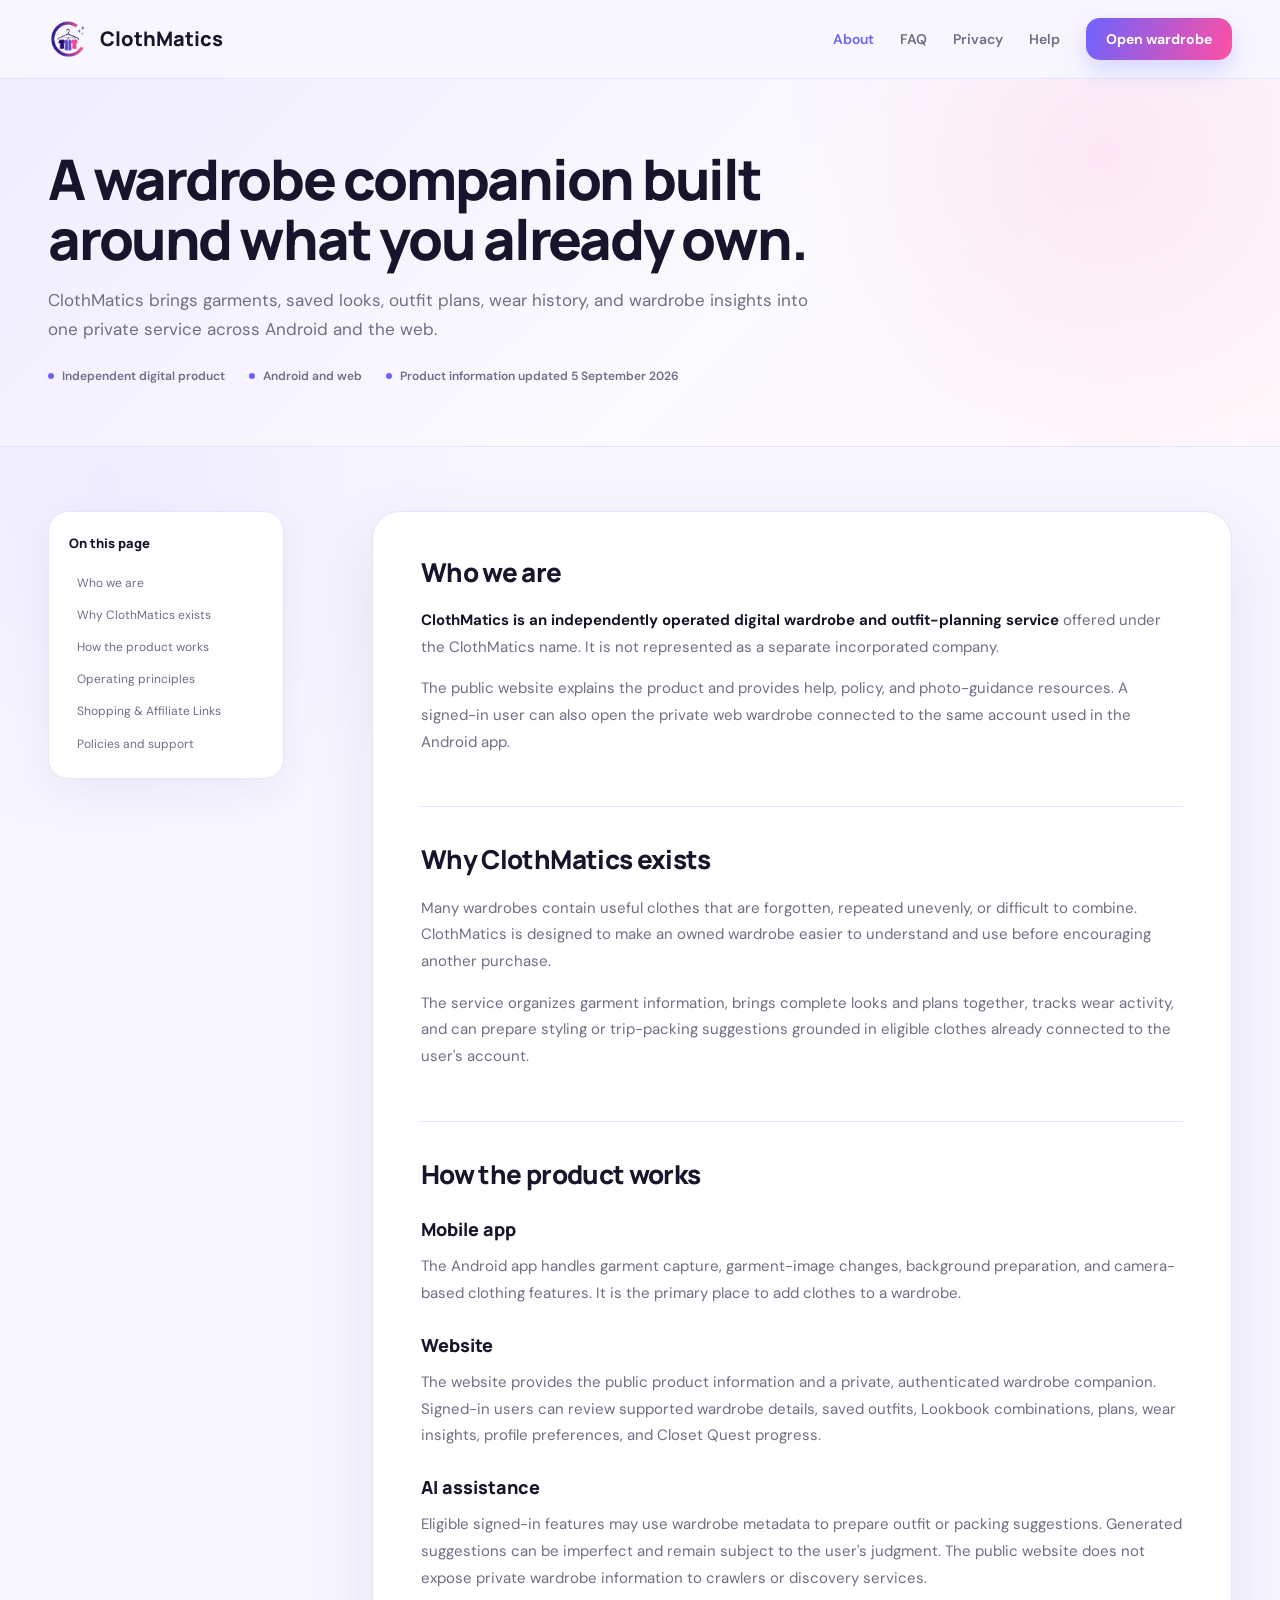
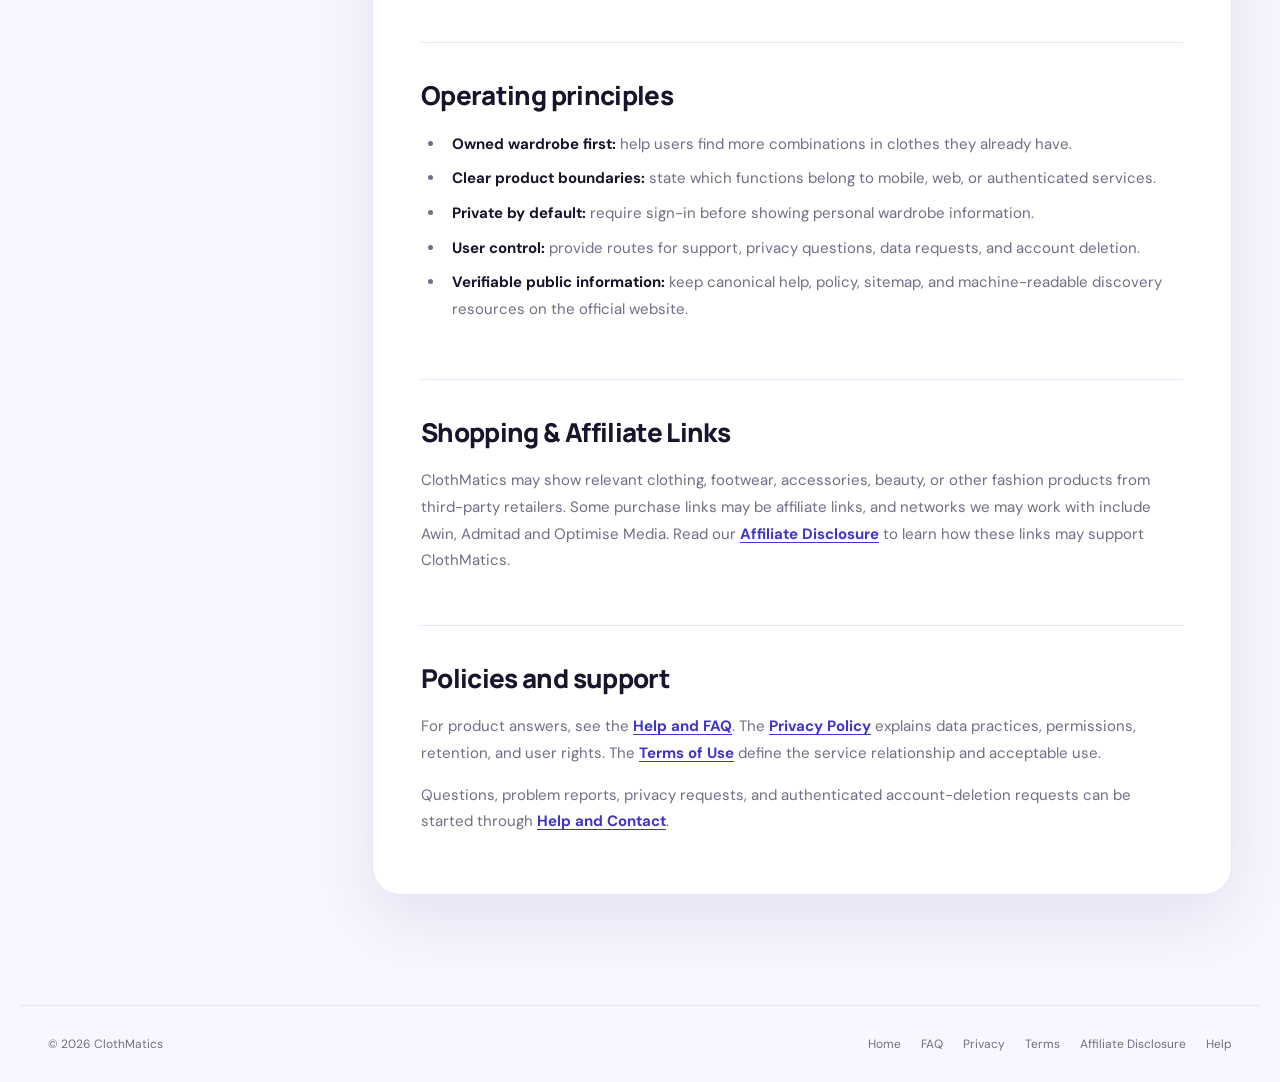
==== about.html @ 51e20b05 "Deploy complete web application updates and Shop to Complete the Look feature" ====
<!doctype html>
<html lang="en">
  <head>
    <meta charset="UTF-8" />
    <meta name="viewport" content="width=device-width, initial-scale=1" />
    <meta name="description" content="Learn what ClothMatics is, why the digital wardrobe service exists, how its mobile app and website work together, and where to find its policies and support." />
    <meta name="robots" content="index,follow,max-image-preview:large" />
    <meta name="author" content="ClothMatics" />
    <link rel="canonical" href="https://clothmatics.pages.dev/about" />
    <link rel="describedby" href="https://clothmatics.pages.dev/llms.txt" type="text/plain" />
    <link rel="alternate" href="https://clothmatics.pages.dev/about" type="text/markdown" />
    <meta property="og:type" content="website" />
    <meta property="og:site_name" content="ClothMatics" />
    <meta property="og:title" content="About ClothMatics" />
    <meta property="og:description" content="The purpose, product boundaries, and operating principles behind the ClothMatics digital wardrobe service." />
    <meta property="og:url" content="https://clothmatics.pages.dev/about" />
    <meta property="og:image" content="https://clothmatics.pages.dev/assets/clothmatics-social.png" />
    <meta property="og:image:width" content="1200" />
    <meta property="og:image:height" content="630" />
    <meta property="og:image:alt" content="ClothMatics — your wardrobe, intelligently styled" />
    <meta name="twitter:card" content="summary_large_image" />
    <meta name="twitter:title" content="About ClothMatics" />
    <meta name="twitter:description" content="Learn why ClothMatics exists and how the mobile app and web wardrobe work together." />
    <meta name="twitter:image" content="https://clothmatics.pages.dev/assets/clothmatics-social.png" />
    <title>About ClothMatics | Digital Wardrobe and Outfit Planner</title>
    <link rel="icon" type="image/png" href="./assets/clothmatics-logo.png" />
    <link rel="preconnect" href="https://fonts.googleapis.com" />
    <link rel="preconnect" href="https://fonts.gstatic.com" crossorigin />
    <link href="https://fonts.googleapis.com/css2?family=DM+Sans:wght@400;500;600;700&amp;family=Manrope:wght@600;700;800&amp;display=swap" rel="stylesheet" />
    <link rel="stylesheet" href="./legal.css" />
    <script type="application/ld+json">
      {"@context":"https://schema.org","@graph":[{"@type":"AboutPage","@id":"https://clothmatics.pages.dev/about#page","url":"https://clothmatics.pages.dev/about","name":"About ClothMatics","description":"The purpose, product boundaries, and operating principles behind the ClothMatics digital wardrobe service.","isPartOf":{"@id":"https://clothmatics.pages.dev/#website"},"about":{"@id":"https://clothmatics.pages.dev/#organization"},"dateModified":"2026-09-05"},{"@type":"Organization","@id":"https://clothmatics.pages.dev/#organization","name":"ClothMatics","url":"https://clothmatics.pages.dev/","logo":{"@type":"ImageObject","url":"https://clothmatics.pages.dev/assets/clothmatics-logo.png"},"description":"ClothMatics is an independently operated digital wardrobe and outfit-planning service for Android and the web.","sameAs":["https://play.google.com/store/apps/details?id=com.clothmatics.app"]},{"@type":"BreadcrumbList","itemListElement":[{"@type":"ListItem","position":1,"name":"Home","item":"https://clothmatics.pages.dev/"},{"@type":"ListItem","position":2,"name":"About ClothMatics","item":"https://clothmatics.pages.dev/about"}]}]}
    </script>
  </head>
  <body>
    <header class="legal-header">
      <a class="legal-brand" href="./"><img src="./assets/clothmatics-logo.png" alt="" /><span>ClothMatics</span></a>
      <nav aria-label="Primary navigation"><a href="./about" aria-current="page">About</a><a href="./faq">FAQ</a><a href="./privacy">Privacy</a><a href="./contact">Help</a><a class="button" href="./">Open wardrobe</a></nav>
    </header>
    <main>
      <section class="legal-hero"><h1>A wardrobe companion built around what you already own.</h1><p>ClothMatics brings garments, saved looks, outfit plans, wear history, and wardrobe insights into one private service across Android and the web.</p><div class="legal-meta"><span>Independent digital product</span><span>Android and web</span><span>Product information updated 5 September 2026</span></div></section>
      <div class="legal-layout">
        <aside class="legal-toc"><b>On this page</b><nav aria-label="About page sections"><a href="#who">Who we are</a><a href="#purpose">Why ClothMatics exists</a><a href="#product">How the product works</a><a href="#principles">Operating principles</a><a href="#shopping">Shopping &amp; Affiliate Links</a><a href="#accountability">Policies and support</a></nav></aside>
        <article class="legal-content">
          <section id="who"><h2>Who we are</h2><p><strong>ClothMatics is an independently operated digital wardrobe and outfit-planning service</strong> offered under the ClothMatics name. It is not represented as a separate incorporated company.</p><p>The public website explains the product and provides help, policy, and photo-guidance resources. A signed-in user can also open the private web wardrobe connected to the same account used in the Android app.</p></section>
          <section id="purpose"><h2>Why ClothMatics exists</h2><p>Many wardrobes contain useful clothes that are forgotten, repeated unevenly, or difficult to combine. ClothMatics is designed to make an owned wardrobe easier to understand and use before encouraging another purchase.</p><p>The service organizes garment information, brings complete looks and plans together, tracks wear activity, and can prepare styling or trip-packing suggestions grounded in eligible clothes already connected to the user's account.</p></section>
          <section id="product"><h2>How the product works</h2><h3>Mobile app</h3><p>The Android app handles garment capture, garment-image changes, background preparation, and camera-based clothing features. It is the primary place to add clothes to a wardrobe.</p><h3>Website</h3><p>The website provides the public product information and a private, authenticated wardrobe companion. Signed-in users can review supported wardrobe details, saved outfits, Lookbook combinations, plans, wear insights, profile preferences, and Closet Quest progress.</p><h3>AI assistance</h3><p>Eligible signed-in features may use wardrobe metadata to prepare outfit or packing suggestions. Generated suggestions can be imperfect and remain subject to the user's judgment. The public website does not expose private wardrobe information to crawlers or discovery services.</p></section>
          <section id="principles"><h2>Operating principles</h2><ul class="legal-list"><li><strong>Owned wardrobe first:</strong> help users find more combinations in clothes they already have.</li><li><strong>Clear product boundaries:</strong> state which functions belong to mobile, web, or authenticated services.</li><li><strong>Private by default:</strong> require sign-in before showing personal wardrobe information.</li><li><strong>User control:</strong> provide routes for support, privacy questions, data requests, and account deletion.</li><li><strong>Verifiable public information:</strong> keep canonical help, policy, sitemap, and machine-readable discovery resources on the official website.</li></ul></section>
          <section id="shopping"><h2>Shopping &amp; Affiliate Links</h2><p>ClothMatics may show relevant clothing, footwear, accessories, beauty, or other fashion products from third-party retailers. Some purchase links may be affiliate links, and networks we may work with include Awin, Admitad and Optimise Media. Read our <a href="./affiliate-disclosure">Affiliate Disclosure</a> to learn how these links may support ClothMatics.</p></section>
          <section id="accountability"><h2>Policies and support</h2><p>For product answers, see the <a href="./faq">Help and FAQ</a>. The <a href="./privacy">Privacy Policy</a> explains data practices, permissions, retention, and user rights. The <a href="./terms">Terms of Use</a> define the service relationship and acceptable use.</p><p>Questions, problem reports, privacy requests, and authenticated account-deletion requests can be started through <a href="./contact">Help and Contact</a>.</p></section>
        </article>
      </div>
    </main>
    <footer class="legal-footer"><span>© 2026 ClothMatics</span><div><a href="./">Home</a><a href="./faq">FAQ</a><a href="./privacy">Privacy</a><a href="./terms">Terms</a><a href="./affiliate-disclosure">Affiliate Disclosure</a><a href="./contact">Help</a></div></footer>
  </body>
</html>
---- legal.css ----
:root {
  --ink: #17152b;
  --muted: #706d86;
  --purple: #6c63ff;
  --pink: #ff4fa3;
  --indigo: #2d1b69;
  --paper: #f8f7ff;
  --line: #e6e2ff;
  --white: #fff;
  --focus: #3f35c8;
  --shadow: 0 24px 70px rgba(45, 27, 105, 0.1);
}

* { box-sizing: border-box; }
html { scroll-behavior: smooth; scroll-padding-top: 24px; }
body {
  margin: 0;
  color: var(--ink);
  background: radial-gradient(circle at 8% 18%, rgba(108, 99, 255, 0.07), transparent 24rem), var(--paper);
  font-family: "DM Sans", sans-serif;
  -webkit-font-smoothing: antialiased;
}

.legal-header {
  position: relative;
  z-index: 10;
  width: 100%;
  max-width: 1240px;
  min-height: 78px;
  margin: 0 auto;
  padding: 0 28px;
  display: flex;
  align-items: center;
  justify-content: space-between;
}
.legal-brand {
  display: inline-flex;
  align-items: center;
  gap: 10px;
  color: var(--ink);
  font: 800 20px/1 Manrope, sans-serif;
  text-decoration: none;
}
.legal-brand img { width: 42px; height: 42px; object-fit: contain; }
.legal-header nav { display: flex; align-items: center; gap: 26px; }
.legal-header nav a {
  color: var(--muted);
  font-size: 14px;
  font-weight: 600;
  text-decoration: none;
  transition: color 160ms ease;
}
.legal-header nav a[aria-current="page"],
.legal-header nav a:hover,
.legal-footer a:hover { color: var(--purple); }
.legal-header nav a.button {
  padding: 12px 20px;
  border-radius: 14px;
  color: var(--white);
  font-weight: 700;
  background: linear-gradient(110deg, var(--purple), var(--pink));
  box-shadow: 0 10px 25px rgba(108, 99, 255, 0.24);
}
a:focus-visible, summary:focus-visible, input:focus-visible {
  outline: 3px solid rgba(108, 99, 255, 0.32);
  outline-offset: 3px;
}

.legal-hero {
  padding: 70px max(28px, calc((100vw - 1184px) / 2)) 62px;
  text-align: left;
  border-block: 1px solid var(--line);
  background: radial-gradient(circle at 86% 20%, rgba(255, 79, 163, 0.1), transparent 20rem), linear-gradient(135deg, #f0edff 0%, #fbfaff 58%, #fff7fb 100%);
}
.legal-hero h1 {
  max-width: 780px;
  margin: 0 0 16px;
  font: 800 clamp(38px, 4.5vw, 56px)/1.08 Manrope, sans-serif;
  letter-spacing: -0.04em;
}
.legal-hero p { max-width: 760px; margin: 0; color: var(--muted); font-size: 17px; line-height: 1.7; }
.legal-meta {
  display: flex;
  justify-content: flex-start;
  flex-wrap: wrap;
  gap: 10px 24px;
  margin-top: 24px;
  color: var(--muted);
  font-size: 12px;
  font-weight: 600;
}
.legal-meta span { display: inline-flex; align-items: center; gap: 8px; }
.legal-meta span::before { width: 6px; height: 6px; border-radius: 50%; background: var(--purple); content: ""; }

.legal-layout {
  width: 100%;
  max-width: 1240px;
  margin: 0 auto;
  padding: 64px 28px 110px;
  display: grid;
  grid-template-columns: 236px minmax(0, 860px);
  justify-content: space-between;
  align-items: start;
  gap: 54px;
}
.legal-toc {
  position: sticky;
  top: 24px;
  max-height: calc(100vh - 48px);
  padding: 20px;
  overflow: hidden;
  border: 1px solid var(--line);
  border-radius: 20px;
  background: rgba(255, 255, 255, 0.88);
  box-shadow: 0 14px 42px rgba(45, 27, 105, 0.06);
  backdrop-filter: blur(12px);
}
.legal-toc b { font: 800 13px/1.2 Manrope, sans-serif; }
.legal-toc nav {
  max-height: calc(100vh - 112px);
  margin-top: 16px;
  padding-right: 6px;
  display: flex;
  flex-direction: column;
  gap: 4px;
  overflow: auto;
  scrollbar-width: thin;
  scrollbar-color: #c9c4ef transparent;
}
.legal-toc a {
  padding: 6px 8px;
  border-radius: 9px;
  color: var(--muted);
  font-size: 12px;
  line-height: 1.35;
  text-decoration: none;
  transition: color 160ms ease, background 160ms ease;
}
.legal-toc a:hover { color: var(--purple); background: #f1eeff; }

.legal-content {
  min-width: 0;
  padding: 44px 48px;
  border: 1px solid var(--line);
  border-radius: 28px;
  background: var(--white);
  box-shadow: var(--shadow);
}
.legal-content section {
  margin: 0 0 36px;
  padding: 0 0 36px;
  scroll-margin-top: 24px;
  border-bottom: 1px solid var(--line);
}
.legal-content section:last-child { margin-bottom: 0; padding-bottom: 0; border-bottom: 0; }
.legal-content h2 {
  margin: 0 0 18px;
  color: var(--ink);
  font: 800 26px/1.28 Manrope, sans-serif;
  letter-spacing: -0.025em;
}
.legal-content h3 { margin: 26px 0 12px; color: var(--ink); font: 800 18px/1.35 Manrope, sans-serif; }
.legal-content p, .legal-content li { color: var(--muted); font-size: 15px; line-height: 1.78; }
.legal-content p { margin: 0 0 15px; }
.legal-content strong { color: var(--ink); font-weight: 700; }
.legal-content a { color: var(--focus); font-weight: 700; text-underline-offset: 3px; }
.legal-list { margin: 6px 0 20px; padding-left: 24px; }
.legal-list li { margin-bottom: 8px; padding-left: 7px; }

.legal-footer {
  width: 100%;
  max-width: 1240px;
  margin: 0 auto;
  padding: 30px 28px;
  display: flex;
  align-items: center;
  justify-content: space-between;
  border-top: 1px solid var(--line);
  color: var(--muted);
  font-size: 12px;
}
.legal-footer div { display: flex; flex-wrap: wrap; gap: 20px; }
.legal-footer a { color: var(--muted); text-decoration: none; }

.faq-layout { width: 100%; max-width: 960px; margin: 0 auto; padding: 64px 28px 100px; }
.faq-tools { position: relative; margin-bottom: 26px; }
.faq-tools input {
  width: 100%;
  padding: 17px 20px;
  border: 1px solid var(--line);
  border-radius: 16px;
  outline: 0;
  background: var(--white);
  box-shadow: 0 12px 35px rgba(45, 27, 105, 0.04);
  font: 500 14px "DM Sans", sans-serif;
}
.faq-group { margin-top: 45px; }
.faq-group > span { color: var(--purple); font-size: 10px; font-weight: 800; letter-spacing: 1.5px; }
.faq-group h2 { font: 800 27px Manrope, sans-serif; }
.faq-item { margin-bottom: 10px; overflow: hidden; border: 1px solid var(--line); border-radius: 16px; background: var(--white); }
.faq-item summary { padding: 18px 20px; cursor: pointer; font-weight: 800; list-style: none; }
.faq-item summary::-webkit-details-marker { display: none; }
.faq-item summary::after { float: right; color: var(--purple); font-size: 20px; content: "+"; }
.faq-item[open] summary::after { content: "−"; }
.faq-answer { padding: 0 20px 20px; color: var(--muted); line-height: 1.7; }
.faq-answer p { margin: 0; }
.faq-empty { padding: 35px; color: var(--muted); text-align: center; }

@media (max-width: 900px) {
  .legal-layout { grid-template-columns: 210px minmax(0, 1fr); gap: 28px; }
  .legal-content { padding: 36px 34px; }
}

@media (max-width: 760px) {
  .legal-header { min-height: 66px; padding-inline: 16px; }
  .legal-brand { font-size: 18px; }
  .legal-brand img { width: 38px; height: 38px; }
  .legal-header nav { gap: 10px; }
  .legal-header nav a:not(.button) { display: none; }
  .legal-header nav a.button { padding: 10px 14px; font-size: 12px; }
  .legal-hero { padding: 48px 18px 44px; }
  .legal-hero h1 { font-size: clamp(36px, 11vw, 46px); }
  .legal-hero p { font-size: 15px; line-height: 1.65; }
  .legal-meta { gap: 8px 16px; margin-top: 20px; }
  .legal-layout { grid-template-columns: minmax(0, 1fr); gap: 22px; padding: 28px 18px 76px; }
  .legal-toc { position: static; max-height: none; padding: 16px; border-radius: 18px; }
  .legal-toc nav {
    max-height: none;
    margin: 12px -4px -4px;
    padding: 0 4px 4px;
    flex-direction: row;
    gap: 8px;
    overflow-x: auto;
    scroll-snap-type: x proximity;
  }
  .legal-toc a {
    flex: 0 0 auto;
    max-width: 190px;
    padding: 9px 11px;
    border: 1px solid var(--line);
    border-radius: 11px;
    background: #fbfaff;
    scroll-snap-align: start;
  }
  .legal-content { padding: 28px 22px; border-radius: 22px; }
  .legal-content section { margin-bottom: 29px; padding-bottom: 29px; }
  .legal-content h2 { font-size: 22px; }
  .legal-content h3 { font-size: 17px; }
  .legal-content p, .legal-content li { font-size: 14px; line-height: 1.72; }
  .legal-footer { padding: 26px 18px; align-items: flex-start; flex-direction: column; gap: 12px; }
  .faq-layout { padding: 42px 18px 76px; }
}

@media (max-width: 430px) {
  .legal-brand span { display: none; }
  .legal-meta { align-items: flex-start; flex-direction: column; }
  .legal-footer div { flex-wrap: wrap; }
}
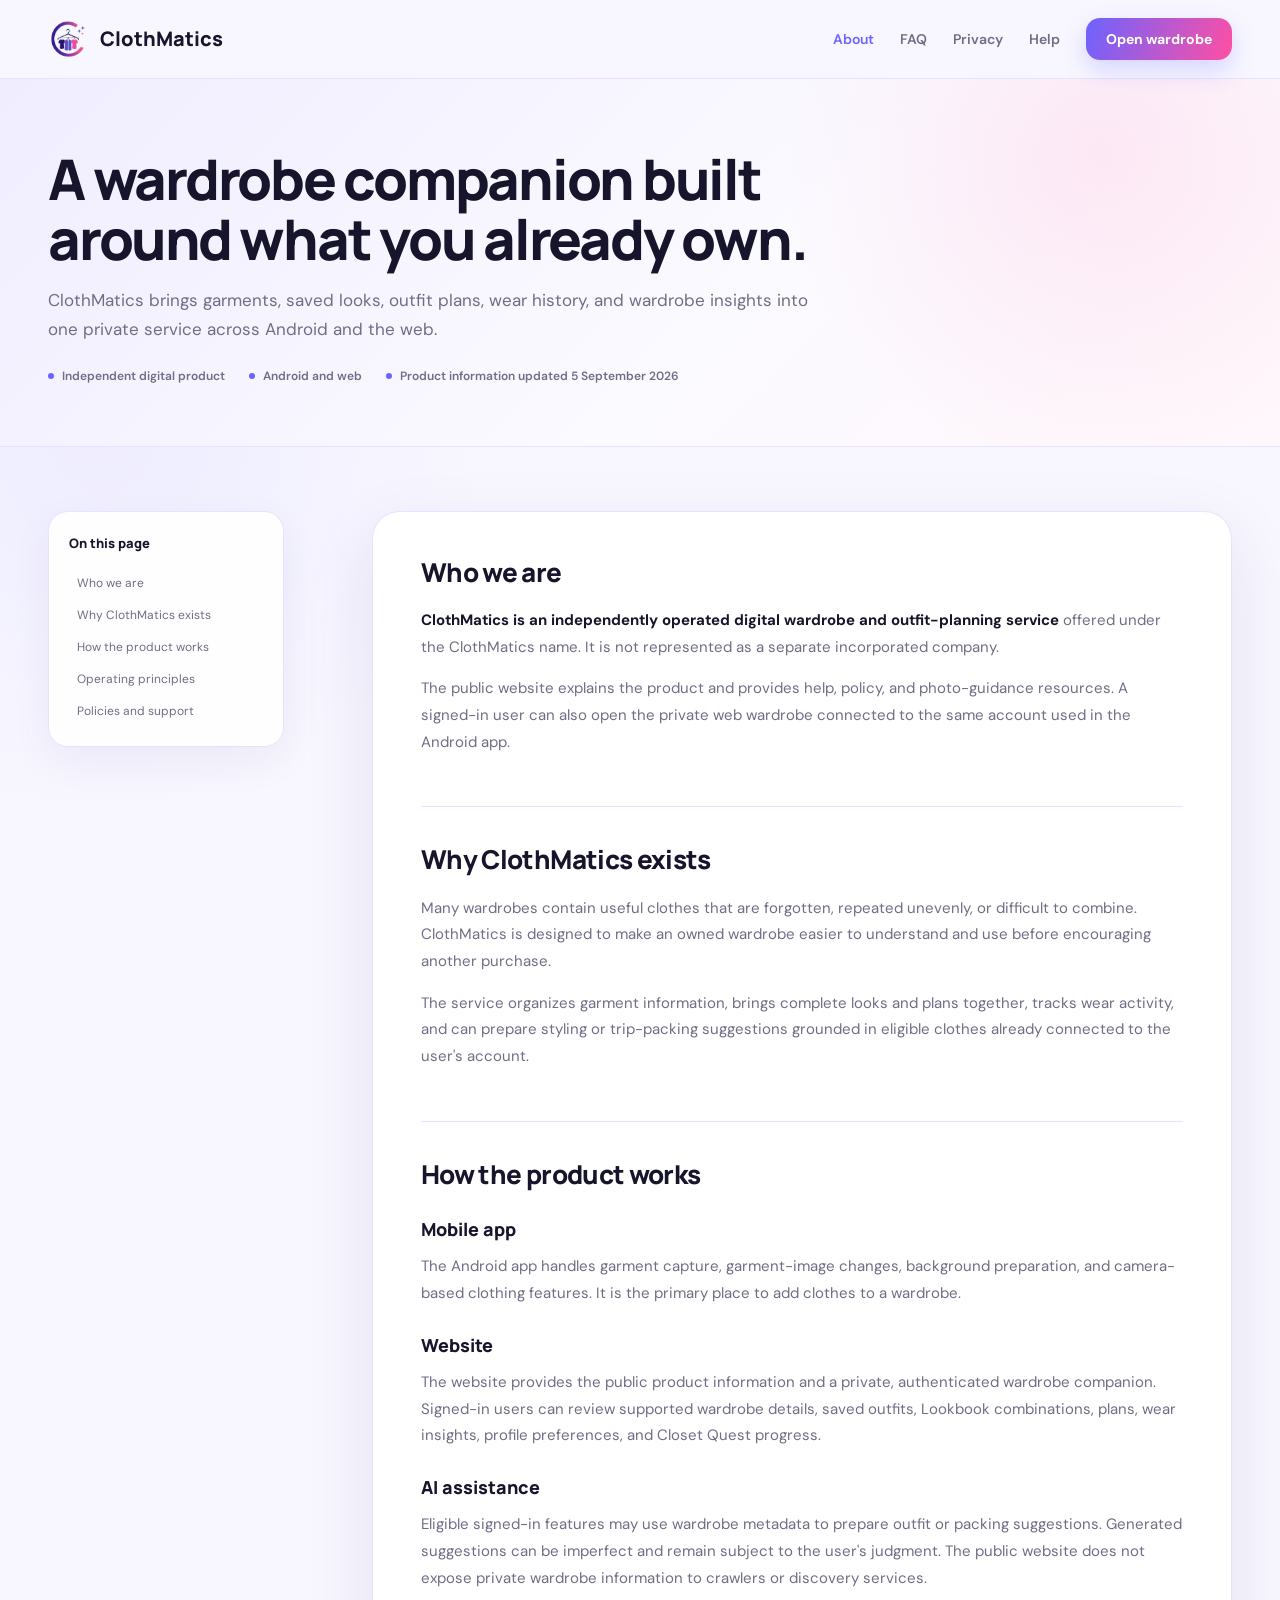
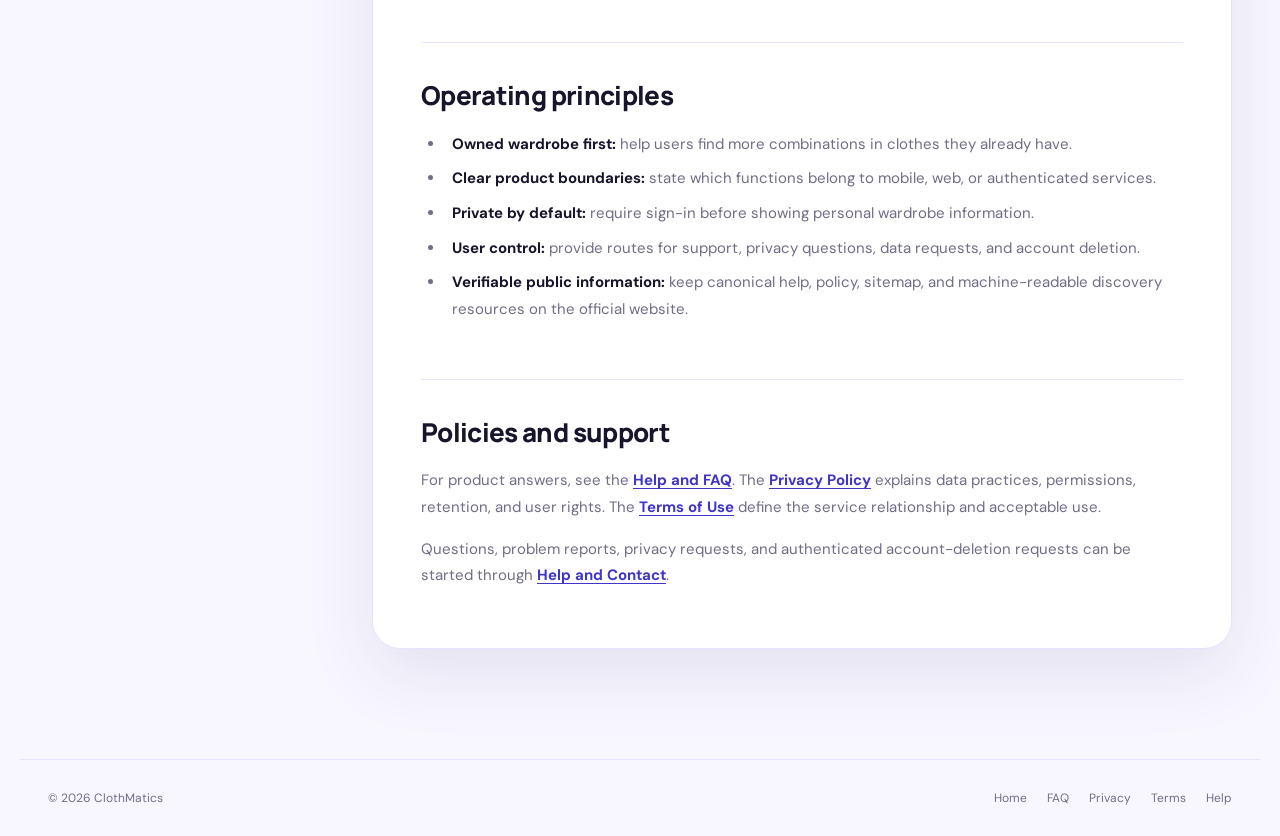
==== commit 7f8166a3: "feat: support Cloudflare Workers AI FLUX serverless generation in ghost and complete look" ====
--- a/about.html
+++ b/about.html
@@ -27,7 +27,7 @@
     <link rel="preconnect" href="https://fonts.googleapis.com" />
     <link rel="preconnect" href="https://fonts.gstatic.com" crossorigin />
     <link href="https://fonts.googleapis.com/css2?family=DM+Sans:wght@400;500;600;700&amp;family=Manrope:wght@600;700;800&amp;display=swap" rel="stylesheet" />
-    <link rel="stylesheet" href="./legal.css" />
+    <link rel="stylesheet" href="./legal.css?v=20260913-responsive-v1" />
     <script type="application/ld+json">
       {"@context":"https://schema.org","@graph":[{"@type":"AboutPage","@id":"https://clothmatics.pages.dev/about#page","url":"https://clothmatics.pages.dev/about","name":"About ClothMatics","description":"The purpose, product boundaries, and operating principles behind the ClothMatics digital wardrobe service.","isPartOf":{"@id":"https://clothmatics.pages.dev/#website"},"about":{"@id":"https://clothmatics.pages.dev/#organization"},"dateModified":"2026-09-05"},{"@type":"Organization","@id":"https://clothmatics.pages.dev/#organization","name":"ClothMatics","url":"https://clothmatics.pages.dev/","logo":{"@type":"ImageObject","url":"https://clothmatics.pages.dev/assets/clothmatics-logo.png"},"description":"ClothMatics is an independently operated digital wardrobe and outfit-planning service for Android and the web.","sameAs":["https://play.google.com/store/apps/details?id=com.clothmatics.app"]},{"@type":"BreadcrumbList","itemListElement":[{"@type":"ListItem","position":1,"name":"Home","item":"https://clothmatics.pages.dev/"},{"@type":"ListItem","position":2,"name":"About ClothMatics","item":"https://clothmatics.pages.dev/about"}]}]}
     </script>
@@ -40,17 +40,16 @@
     <main>
       <section class="legal-hero"><h1>A wardrobe companion built around what you already own.</h1><p>ClothMatics brings garments, saved looks, outfit plans, wear history, and wardrobe insights into one private service across Android and the web.</p><div class="legal-meta"><span>Independent digital product</span><span>Android and web</span><span>Product information updated 5 September 2026</span></div></section>
       <div class="legal-layout">
-        <aside class="legal-toc"><b>On this page</b><nav aria-label="About page sections"><a href="#who">Who we are</a><a href="#purpose">Why ClothMatics exists</a><a href="#product">How the product works</a><a href="#principles">Operating principles</a><a href="#shopping">Shopping &amp; Affiliate Links</a><a href="#accountability">Policies and support</a></nav></aside>
+        <aside class="legal-toc"><b>On this page</b><nav aria-label="About page sections"><a href="#who">Who we are</a><a href="#purpose">Why ClothMatics exists</a><a href="#product">How the product works</a><a href="#principles">Operating principles</a><a href="#accountability">Policies and support</a></nav></aside>
         <article class="legal-content">
           <section id="who"><h2>Who we are</h2><p><strong>ClothMatics is an independently operated digital wardrobe and outfit-planning service</strong> offered under the ClothMatics name. It is not represented as a separate incorporated company.</p><p>The public website explains the product and provides help, policy, and photo-guidance resources. A signed-in user can also open the private web wardrobe connected to the same account used in the Android app.</p></section>
           <section id="purpose"><h2>Why ClothMatics exists</h2><p>Many wardrobes contain useful clothes that are forgotten, repeated unevenly, or difficult to combine. ClothMatics is designed to make an owned wardrobe easier to understand and use before encouraging another purchase.</p><p>The service organizes garment information, brings complete looks and plans together, tracks wear activity, and can prepare styling or trip-packing suggestions grounded in eligible clothes already connected to the user's account.</p></section>
           <section id="product"><h2>How the product works</h2><h3>Mobile app</h3><p>The Android app handles garment capture, garment-image changes, background preparation, and camera-based clothing features. It is the primary place to add clothes to a wardrobe.</p><h3>Website</h3><p>The website provides the public product information and a private, authenticated wardrobe companion. Signed-in users can review supported wardrobe details, saved outfits, Lookbook combinations, plans, wear insights, profile preferences, and Closet Quest progress.</p><h3>AI assistance</h3><p>Eligible signed-in features may use wardrobe metadata to prepare outfit or packing suggestions. Generated suggestions can be imperfect and remain subject to the user's judgment. The public website does not expose private wardrobe information to crawlers or discovery services.</p></section>
           <section id="principles"><h2>Operating principles</h2><ul class="legal-list"><li><strong>Owned wardrobe first:</strong> help users find more combinations in clothes they already have.</li><li><strong>Clear product boundaries:</strong> state which functions belong to mobile, web, or authenticated services.</li><li><strong>Private by default:</strong> require sign-in before showing personal wardrobe information.</li><li><strong>User control:</strong> provide routes for support, privacy questions, data requests, and account deletion.</li><li><strong>Verifiable public information:</strong> keep canonical help, policy, sitemap, and machine-readable discovery resources on the official website.</li></ul></section>
-          <section id="shopping"><h2>Shopping &amp; Affiliate Links</h2><p>ClothMatics may show relevant clothing, footwear, accessories, beauty, or other fashion products from third-party retailers. Some purchase links may be affiliate links, and networks we may work with include Awin, Admitad and Optimise Media. Read our <a href="./affiliate-disclosure">Affiliate Disclosure</a> to learn how these links may support ClothMatics.</p></section>
           <section id="accountability"><h2>Policies and support</h2><p>For product answers, see the <a href="./faq">Help and FAQ</a>. The <a href="./privacy">Privacy Policy</a> explains data practices, permissions, retention, and user rights. The <a href="./terms">Terms of Use</a> define the service relationship and acceptable use.</p><p>Questions, problem reports, privacy requests, and authenticated account-deletion requests can be started through <a href="./contact">Help and Contact</a>.</p></section>
         </article>
       </div>
     </main>
-    <footer class="legal-footer"><span>© 2026 ClothMatics</span><div><a href="./">Home</a><a href="./faq">FAQ</a><a href="./privacy">Privacy</a><a href="./terms">Terms</a><a href="./affiliate-disclosure">Affiliate Disclosure</a><a href="./contact">Help</a></div></footer>
+    <footer class="legal-footer"><span>© 2026 ClothMatics</span><div><a href="./">Home</a><a href="./faq">FAQ</a><a href="./privacy">Privacy</a><a href="./terms">Terms</a><a href="./contact">Help</a></div></footer>
   </body>
 </html>
--- a/legal.css
+++ b/legal.css
@@ -206,53 +206,104 @@
 .faq-answer p { margin: 0; }
 .faq-empty { padding: 35px; color: var(--muted); text-align: center; }
 
-@media (max-width: 900px) {
-  .legal-layout { grid-template-columns: 210px minmax(0, 1fr); gap: 28px; }
-  .legal-content { padding: 36px 34px; }
-}
-
-@media (max-width: 760px) {
-  .legal-header { min-height: 66px; padding-inline: 16px; }
-  .legal-brand { font-size: 18px; }
-  .legal-brand img { width: 38px; height: 38px; }
-  .legal-header nav { gap: 10px; }
-  .legal-header nav a:not(.button) { display: none; }
-  .legal-header nav a.button { padding: 10px 14px; font-size: 12px; }
-  .legal-hero { padding: 48px 18px 44px; }
-  .legal-hero h1 { font-size: clamp(36px, 11vw, 46px); }
-  .legal-hero p { font-size: 15px; line-height: 1.65; }
-  .legal-meta { gap: 8px 16px; margin-top: 20px; }
-  .legal-layout { grid-template-columns: minmax(0, 1fr); gap: 22px; padding: 28px 18px 76px; }
-  .legal-toc { position: static; max-height: none; padding: 16px; border-radius: 18px; }
+@media (max-width: 960px) {
+  .legal-layout { grid-template-columns: minmax(0, 1fr); gap: 24px; padding: 36px 20px 80px; }
+  .legal-toc { position: static; max-height: none; padding: 18px; border-radius: 18px; }
   .legal-toc nav {
     max-height: none;
     margin: 12px -4px -4px;
-    padding: 0 4px 4px;
+    padding: 0 4px 6px;
     flex-direction: row;
     gap: 8px;
     overflow-x: auto;
     scroll-snap-type: x proximity;
+    scrollbar-width: thin;
+    -webkit-overflow-scrolling: touch;
   }
   .legal-toc a {
     flex: 0 0 auto;
-    max-width: 190px;
-    padding: 9px 11px;
+    max-width: 220px;
+    padding: 9px 12px;
     border: 1px solid var(--line);
     border-radius: 11px;
     background: #fbfaff;
     scroll-snap-align: start;
-  }
-  .legal-content { padding: 28px 22px; border-radius: 22px; }
-  .legal-content section { margin-bottom: 29px; padding-bottom: 29px; }
-  .legal-content h2 { font-size: 22px; }
-  .legal-content h3 { font-size: 17px; }
-  .legal-content p, .legal-content li { font-size: 14px; line-height: 1.72; }
-  .legal-footer { padding: 26px 18px; align-items: flex-start; flex-direction: column; gap: 12px; }
-  .faq-layout { padding: 42px 18px 76px; }
+    white-space: nowrap;
+  }
+  .legal-content { padding: 36px 28px; border-radius: 24px; }
+}
+
+@media (max-width: 760px) {
+  .legal-header {
+    min-height: 56px;
+    padding: 12px 16px;
+    flex-wrap: wrap;
+    gap: 10px;
+  }
+  .legal-brand { font-size: 18px; gap: 8px; }
+  .legal-brand img { width: 36px; height: 36px; }
+  .legal-header nav {
+    width: 100%;
+    gap: 6px;
+    overflow-x: auto;
+    scrollbar-width: none;
+    -webkit-overflow-scrolling: touch;
+    padding: 2px 2px 4px;
+    order: 3;
+    display: flex;
+    align-items: center;
+  }
+  .legal-header nav::-webkit-scrollbar { display: none; }
+  .legal-header nav a {
+    flex: 0 0 auto;
+    min-height: 38px;
+    padding: 8px 14px;
+    border-radius: 999px;
+    font-size: 12px;
+    font-weight: 700;
+    color: var(--muted);
+    background: #f1eeff;
+    border: 1px solid var(--line);
+    white-space: nowrap;
+    text-decoration: none;
+    display: inline-flex;
+    align-items: center;
+    transition: all 0.16s ease;
+  }
+  .legal-header nav a:hover,
+  .legal-header nav a[aria-current="page"] {
+    color: var(--purple);
+    background: #ffffff;
+    border-color: var(--purple);
+    box-shadow: 0 2px 8px rgba(108, 99, 255, 0.18);
+  }
+  .legal-header nav a.button {
+    margin-left: auto;
+    min-height: 38px;
+    padding: 8px 16px;
+    font-size: 12px;
+    color: var(--white);
+    background: linear-gradient(110deg, var(--purple), var(--pink));
+    border: 0;
+  }
+  .legal-hero { padding: 40px 16px 36px; }
+  .legal-hero h1 { font-size: clamp(30px, 8.5vw, 42px); }
+  .legal-hero p { font-size: 15px; line-height: 1.65; }
+  .legal-meta { gap: 8px 16px; margin-top: 18px; }
+  .legal-layout { padding: 20px 14px 64px; gap: 20px; }
+  .legal-toc { padding: 14px; border-radius: 16px; }
+  .legal-content { padding: 24px 16px; border-radius: 18px; }
+  .legal-content section { margin-bottom: 24px; padding-bottom: 24px; }
+  .legal-content h2 { font-size: 20px; }
+  .legal-content h3 { font-size: 16px; }
+  .legal-content p, .legal-content li { font-size: 14px; line-height: 1.7; }
+  .legal-footer { padding: 24px 16px; align-items: flex-start; flex-direction: column; gap: 14px; }
+  .faq-layout { padding: 32px 14px 64px; }
 }
 
 @media (max-width: 430px) {
-  .legal-brand span { display: none; }
+  .legal-header { padding-inline: 12px; }
+  .legal-brand { font-size: 16px; }
   .legal-meta { align-items: flex-start; flex-direction: column; }
-  .legal-footer div { flex-wrap: wrap; }
-}
+  .legal-footer div { flex-wrap: wrap; gap: 10px 16px; }
+}
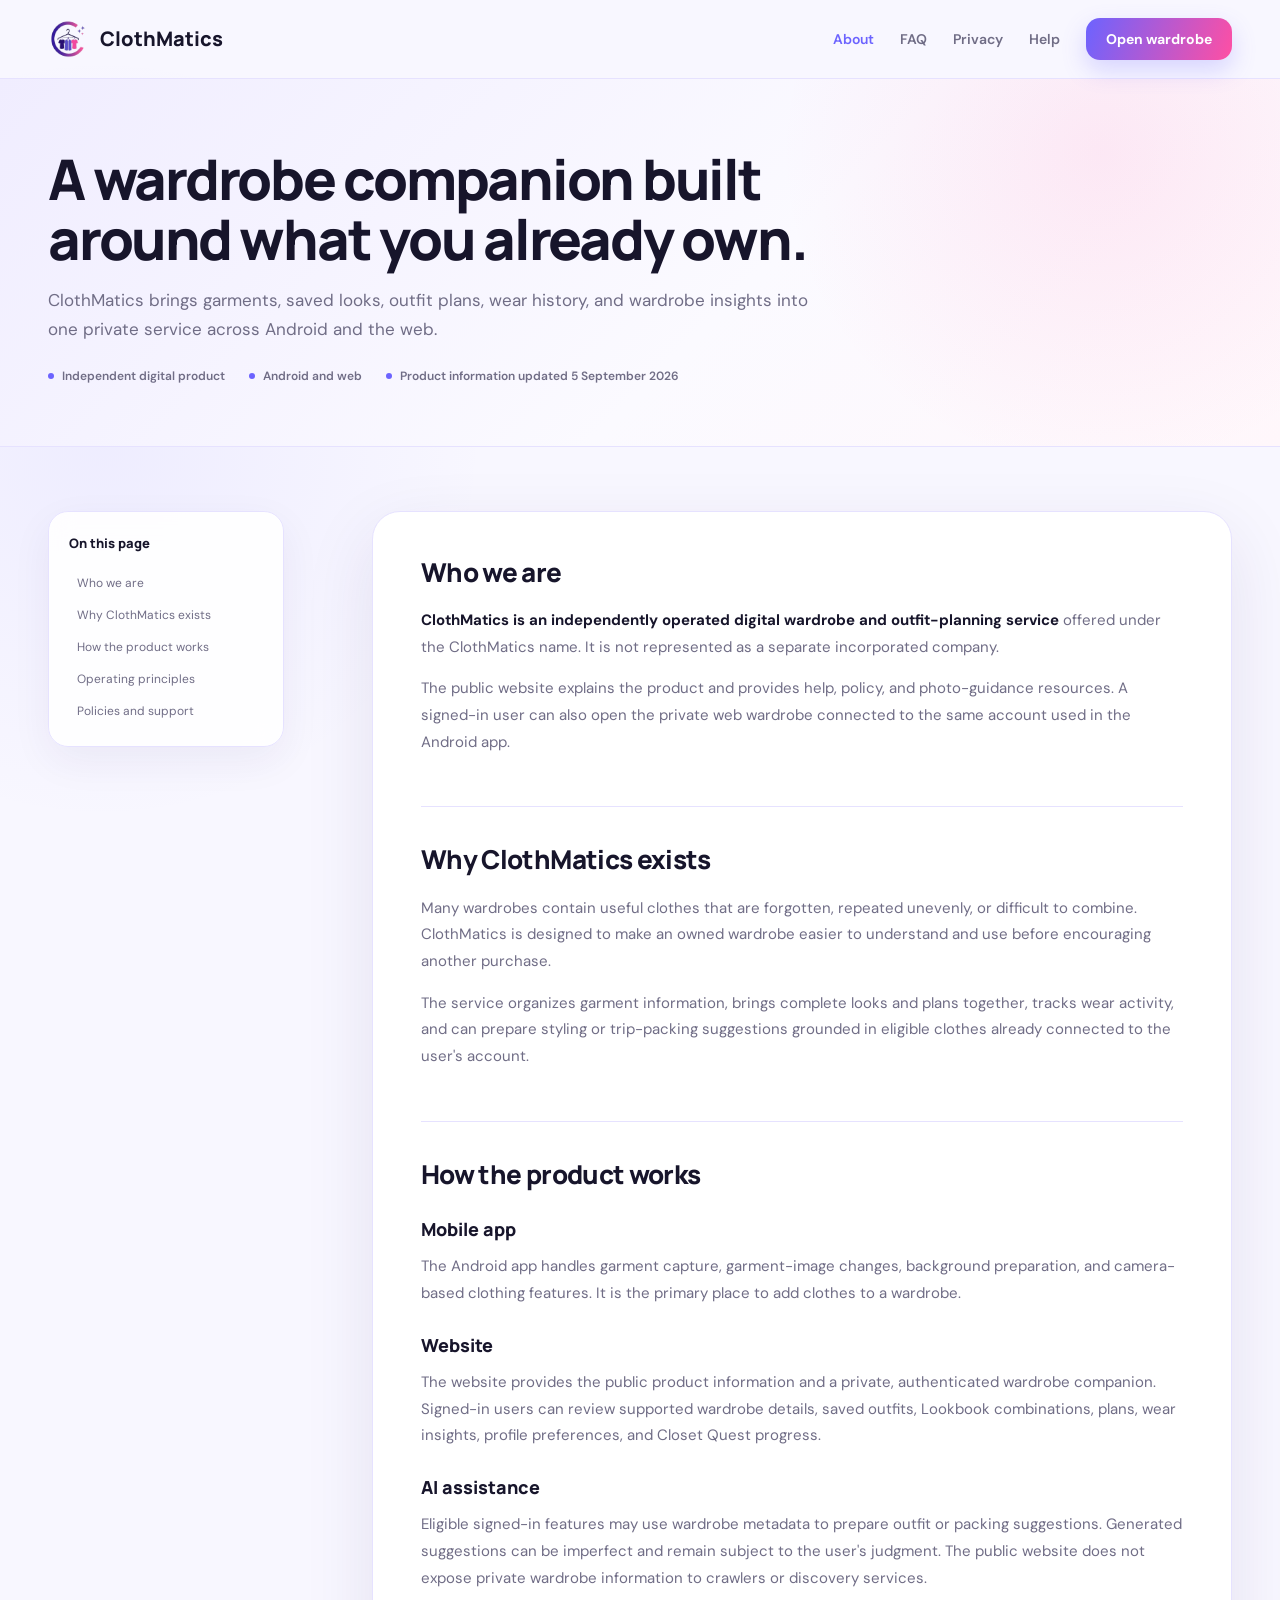
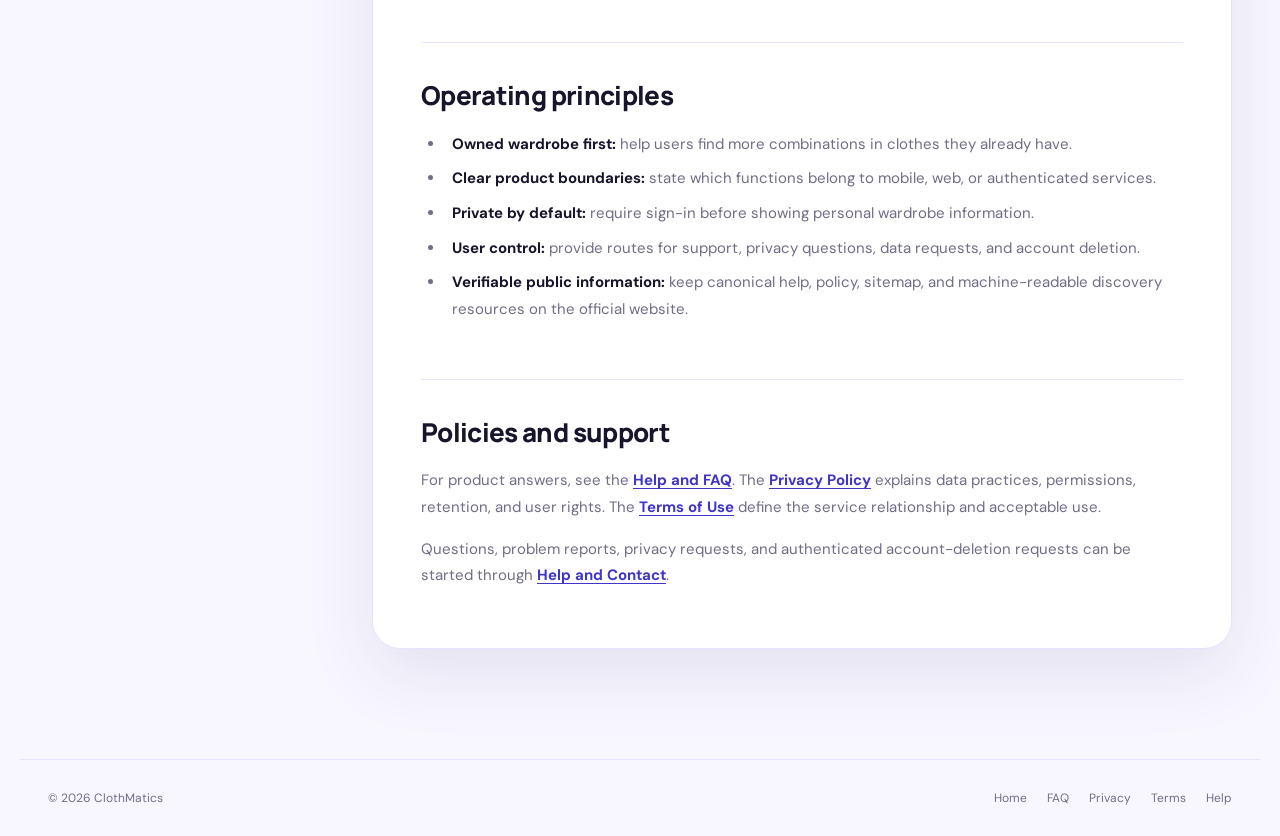
==== commit d2ed05f3: "fix(ui): remove date badges, fix Step 02 contrast, align contact design and improve mobile responsiv" ====
--- a/about.html
+++ b/about.html
@@ -27,7 +27,7 @@
     <link rel="preconnect" href="https://fonts.googleapis.com" />
     <link rel="preconnect" href="https://fonts.gstatic.com" crossorigin />
     <link href="https://fonts.googleapis.com/css2?family=DM+Sans:wght@400;500;600;700&amp;family=Manrope:wght@600;700;800&amp;display=swap" rel="stylesheet" />
-    <link rel="stylesheet" href="./legal.css?v=20260913-responsive-v1" />
+    <link rel="stylesheet" href="./legal.css?v=20260921-mobile-v2" />
     <script type="application/ld+json">
       {"@context":"https://schema.org","@graph":[{"@type":"AboutPage","@id":"https://clothmatics.pages.dev/about#page","url":"https://clothmatics.pages.dev/about","name":"About ClothMatics","description":"The purpose, product boundaries, and operating principles behind the ClothMatics digital wardrobe service.","isPartOf":{"@id":"https://clothmatics.pages.dev/#website"},"about":{"@id":"https://clothmatics.pages.dev/#organization"},"dateModified":"2026-09-05"},{"@type":"Organization","@id":"https://clothmatics.pages.dev/#organization","name":"ClothMatics","url":"https://clothmatics.pages.dev/","logo":{"@type":"ImageObject","url":"https://clothmatics.pages.dev/assets/clothmatics-logo.png"},"description":"ClothMatics is an independently operated digital wardrobe and outfit-planning service for Android and the web.","sameAs":["https://play.google.com/store/apps/details?id=com.clothmatics.app"]},{"@type":"BreadcrumbList","itemListElement":[{"@type":"ListItem","position":1,"name":"Home","item":"https://clothmatics.pages.dev/"},{"@type":"ListItem","position":2,"name":"About ClothMatics","item":"https://clothmatics.pages.dev/about"}]}]}
     </script>
--- a/legal.css
+++ b/legal.css
@@ -12,9 +12,11 @@
 }
 
 * { box-sizing: border-box; }
-html { scroll-behavior: smooth; scroll-padding-top: 24px; }
+html { scroll-behavior: smooth; scroll-padding-top: 24px; overflow-x: hidden; max-width: 100vw; }
 body {
   margin: 0;
+  overflow-x: hidden;
+  max-width: 100vw;
   color: var(--ink);
   background: radial-gradient(circle at 8% 18%, rgba(108, 99, 255, 0.07), transparent 24rem), var(--paper);
   font-family: "DM Sans", sans-serif;
@@ -233,7 +235,7 @@
   .legal-content { padding: 36px 28px; border-radius: 24px; }
 }
 
-@media (max-width: 760px) {
+@media (max-width: 960px) {
   .legal-header {
     min-height: 56px;
     padding: 12px 16px;
@@ -301,9 +303,136 @@
   .faq-layout { padding: 32px 14px 64px; }
 }
 
+@media (max-width: 640px) {
+  .lang-toggle-wrap { width: 100%; display: flex; }
+  .lang-btn { flex: 1; text-align: center; padding: 10px 8px; font-size: 12px; }
+  .table-wrap, .data-table-wrap { width: 100%; overflow-x: auto; -webkit-overflow-scrolling: touch; margin: 16px 0; }
+  .data-table { min-width: 500px; }
+  .deletion-step { flex-direction: column; gap: 10px; padding: 14px; }
+  .compliance-callout { padding: 16px 14px; border-radius: 14px; font-size: 13px; }
+}
+
 @media (max-width: 430px) {
   .legal-header { padding-inline: 12px; }
   .legal-brand { font-size: 16px; }
   .legal-meta { align-items: flex-start; flex-direction: column; }
   .legal-footer div { flex-wrap: wrap; gap: 10px 16px; }
 }
+
+/* DPDP Compliance & Legal Enhancements */
+.draft-banner {
+  width: 100%;
+  max-width: 1240px;
+  margin: 16px auto 0;
+  padding: 12px 20px;
+  border-radius: 12px;
+  background: #fff8e6;
+  border: 1px solid #ffd591;
+  color: #873800;
+  font-size: 13px;
+  font-weight: 600;
+  display: flex;
+  align-items: center;
+  gap: 10px;
+  box-shadow: 0 2px 8px rgba(135, 56, 0, 0.06);
+}
+.draft-banner strong { color: #d46b08; font-weight: 800; }
+
+.lang-toggle-wrap {
+  display: inline-flex;
+  align-items: center;
+  gap: 8px;
+  margin-top: 20px;
+  padding: 4px;
+  border-radius: 12px;
+  background: rgba(108, 99, 255, 0.08);
+  border: 1px solid var(--line);
+}
+.lang-btn {
+  padding: 8px 18px;
+  border-radius: 9px;
+  border: 0;
+  font-family: inherit;
+  font-size: 13px;
+  font-weight: 700;
+  cursor: pointer;
+  background: transparent;
+  color: var(--muted);
+  transition: all 0.16s ease;
+}
+.lang-btn:hover { color: var(--purple); }
+.lang-btn.active {
+  background: var(--white);
+  color: var(--purple);
+  box-shadow: 0 2px 8px rgba(45, 27, 105, 0.12);
+}
+
+.compliance-callout {
+  margin: 20px 0;
+  padding: 20px 24px;
+  border-radius: 16px;
+  border-left: 4px solid var(--purple);
+  background: #fbfaff;
+  border: 1px solid var(--line);
+  border-left-width: 4px;
+}
+.compliance-callout h4 {
+  margin: 0 0 8px;
+  color: var(--ink);
+  font: 800 16px Manrope, sans-serif;
+}
+.compliance-callout p { margin: 0 0 8px; font-size: 14px; }
+.compliance-callout p:last-child { margin-bottom: 0; }
+
+.data-table {
+  width: 100%;
+  border-collapse: collapse;
+  margin: 18px 0 24px;
+  font-size: 14px;
+}
+.data-table th, .data-table td {
+  padding: 12px 16px;
+  text-align: left;
+  border-bottom: 1px solid var(--line);
+  line-height: 1.6;
+}
+.data-table th {
+  background: #f7f6ff;
+  color: var(--ink);
+  font-weight: 800;
+  font-family: Manrope, sans-serif;
+  font-size: 13px;
+  letter-spacing: 0.02em;
+}
+.data-table td strong { color: var(--ink); }
+
+.deletion-steps-list {
+  display: flex;
+  flex-direction: column;
+  gap: 16px;
+  margin: 24px 0;
+}
+.deletion-step {
+  display: flex;
+  gap: 16px;
+  padding: 18px 20px;
+  border-radius: 16px;
+  border: 1px solid var(--line);
+  background: #faf9ff;
+}
+.step-num {
+  width: 32px;
+  height: 32px;
+  border-radius: 50%;
+  background: var(--purple);
+  color: var(--white);
+  font-weight: 800;
+  font-size: 14px;
+  display: flex;
+  align-items: center;
+  justify-content: center;
+  flex-shrink: 0;
+}
+.step-body strong { display: block; color: var(--ink); font-size: 15px; margin-bottom: 4px; }
+.step-body p { margin: 0; font-size: 14px; color: var(--muted); }
+
